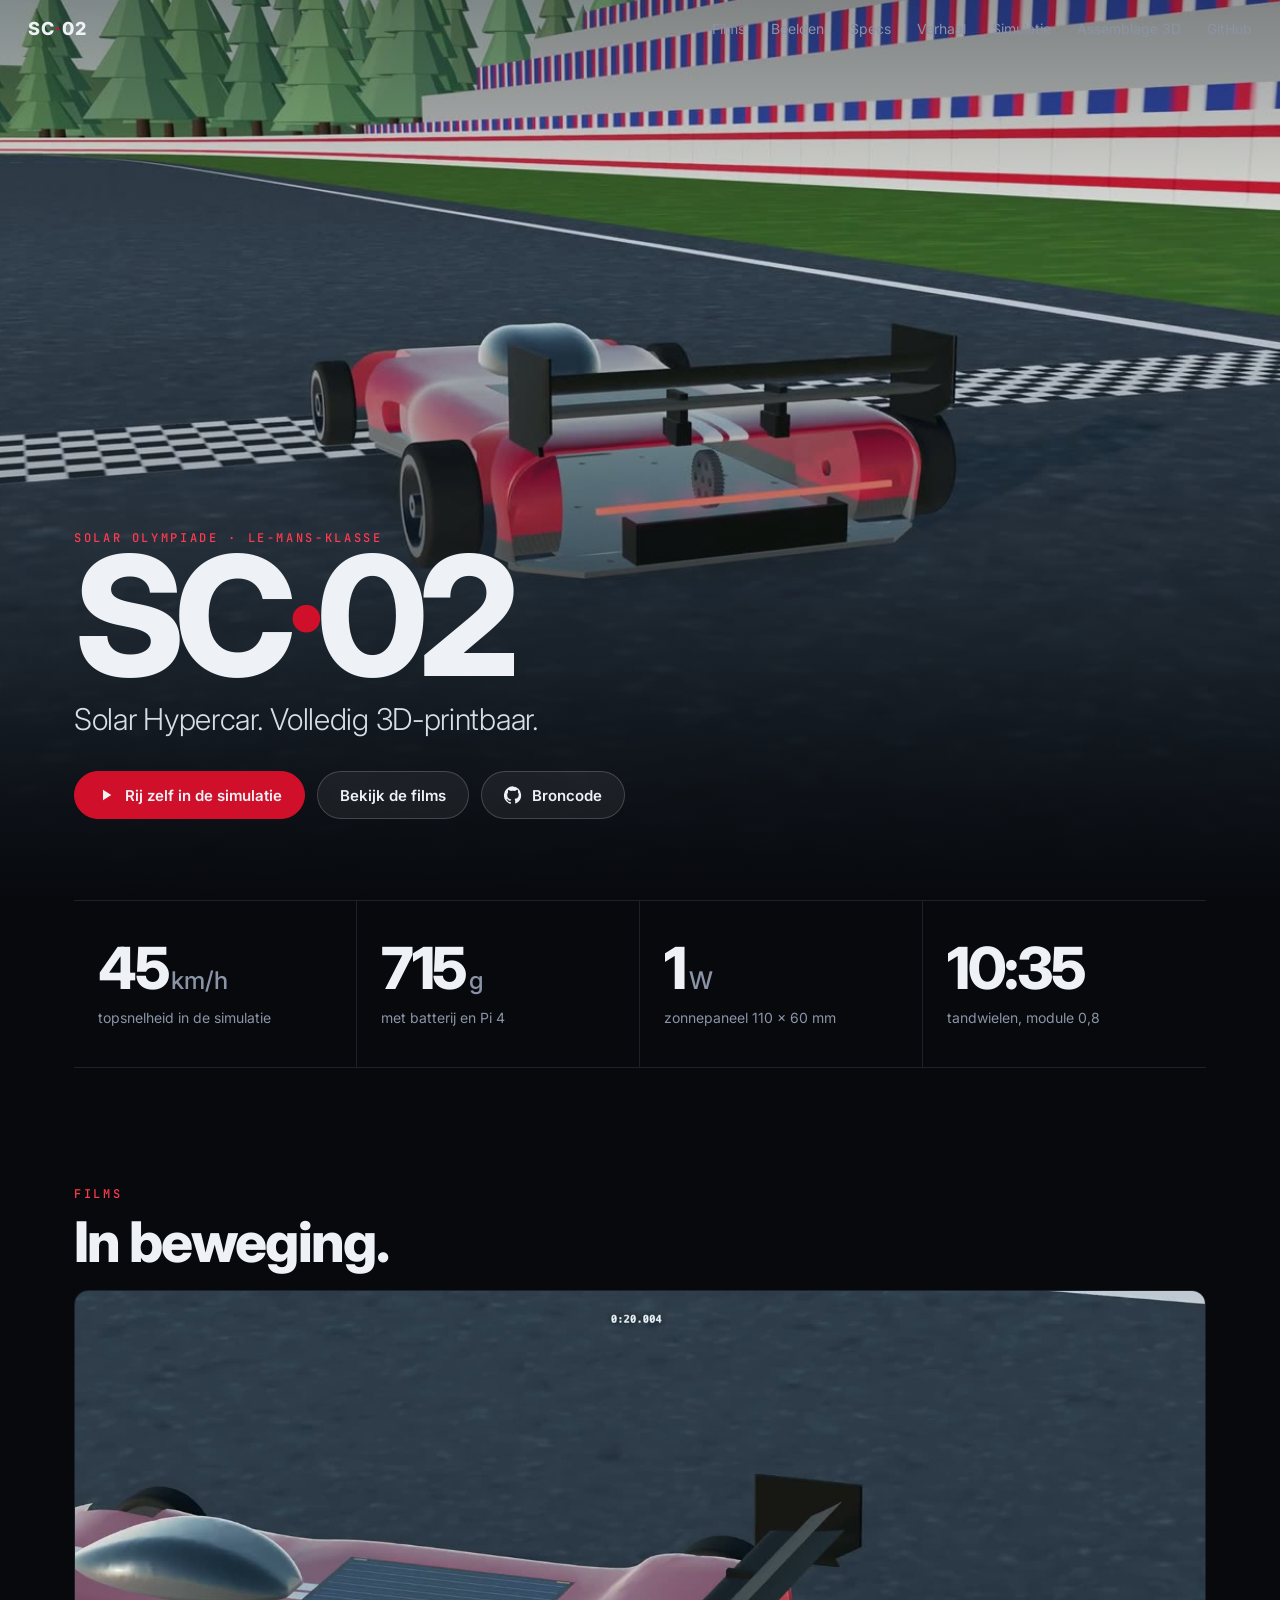
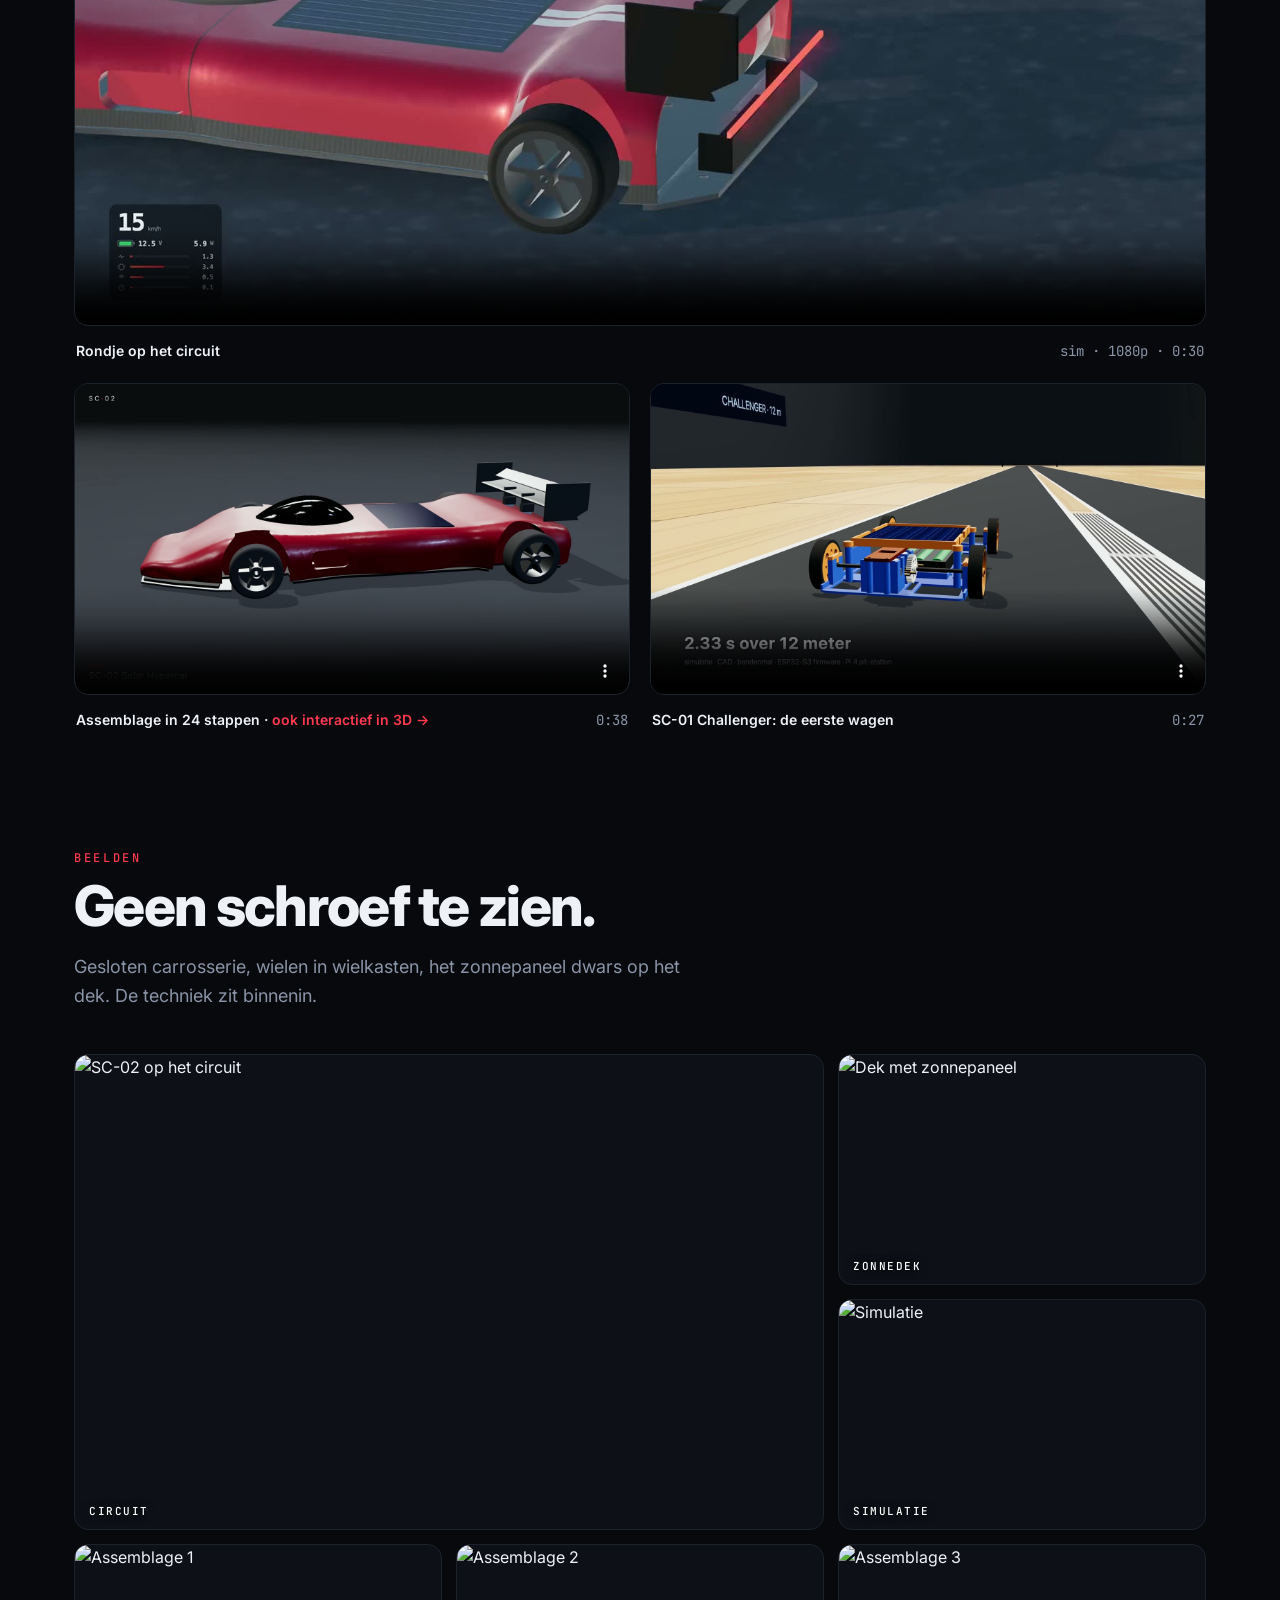
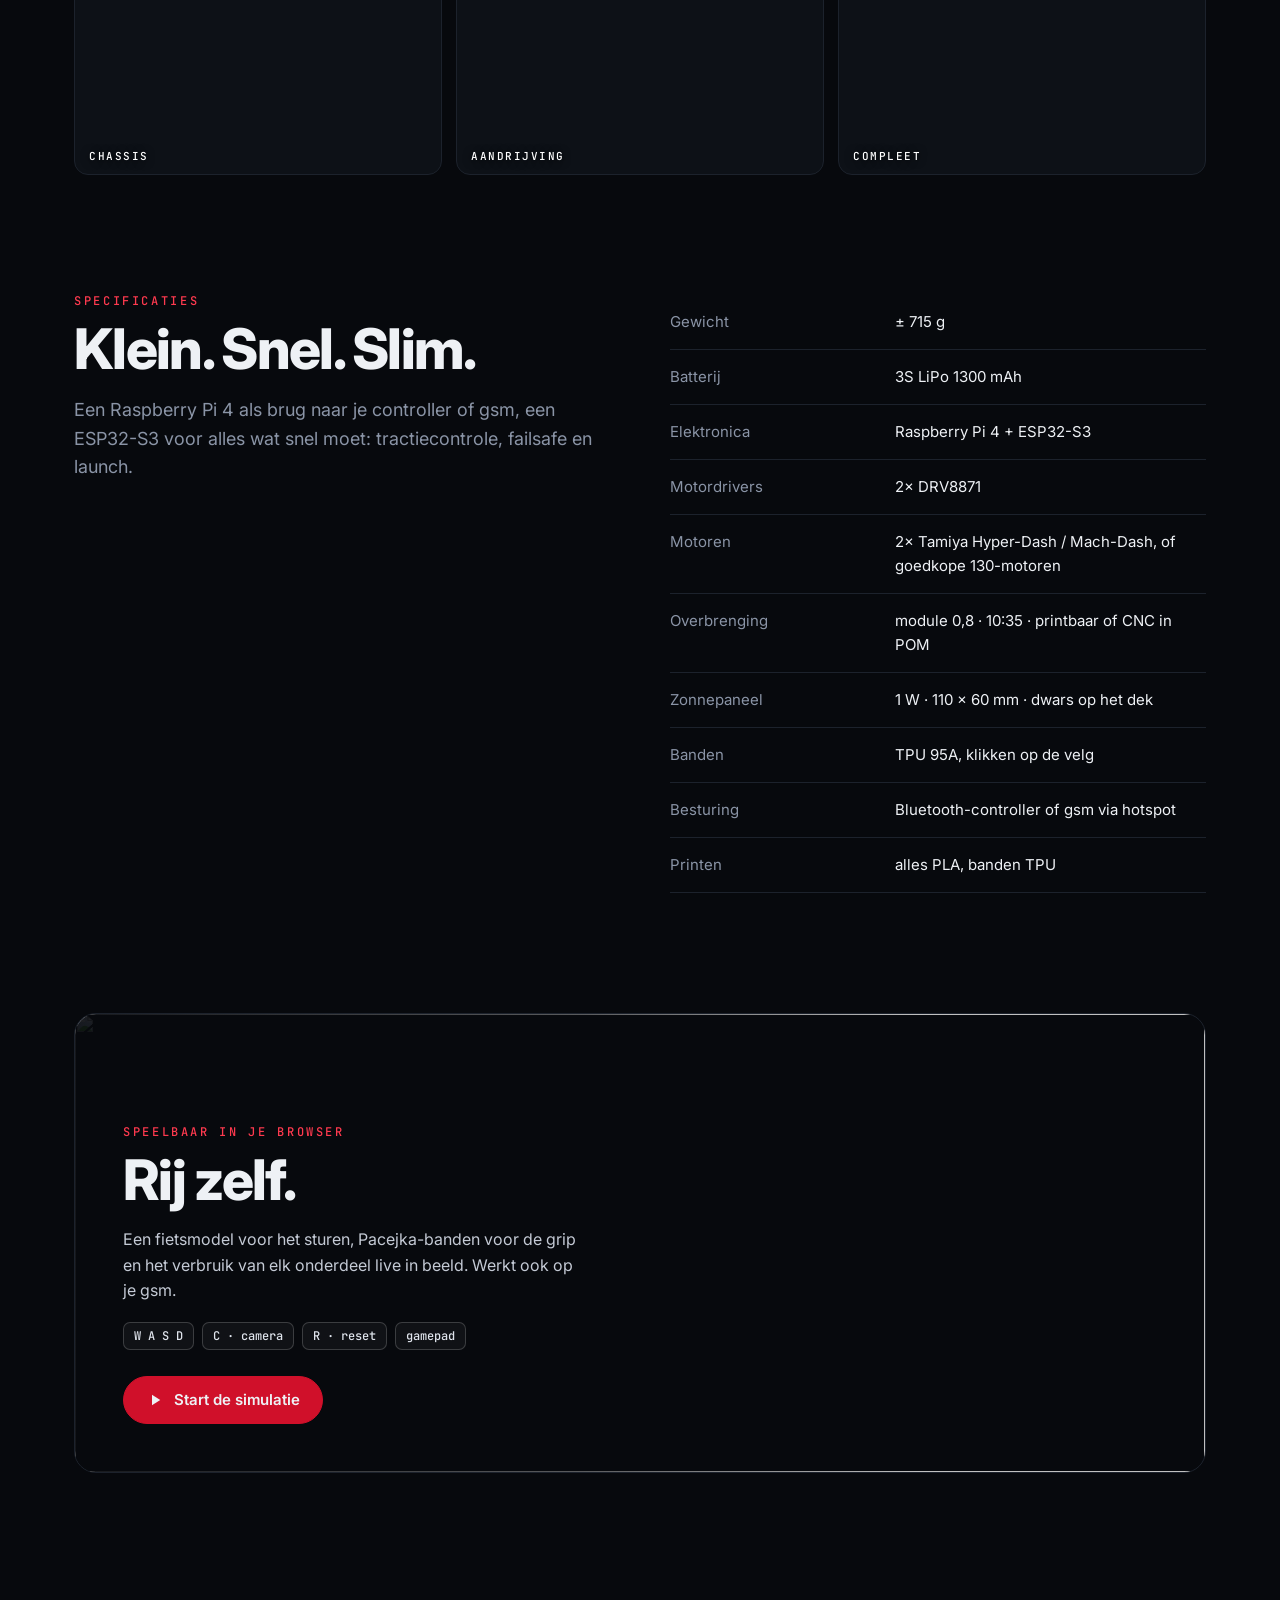
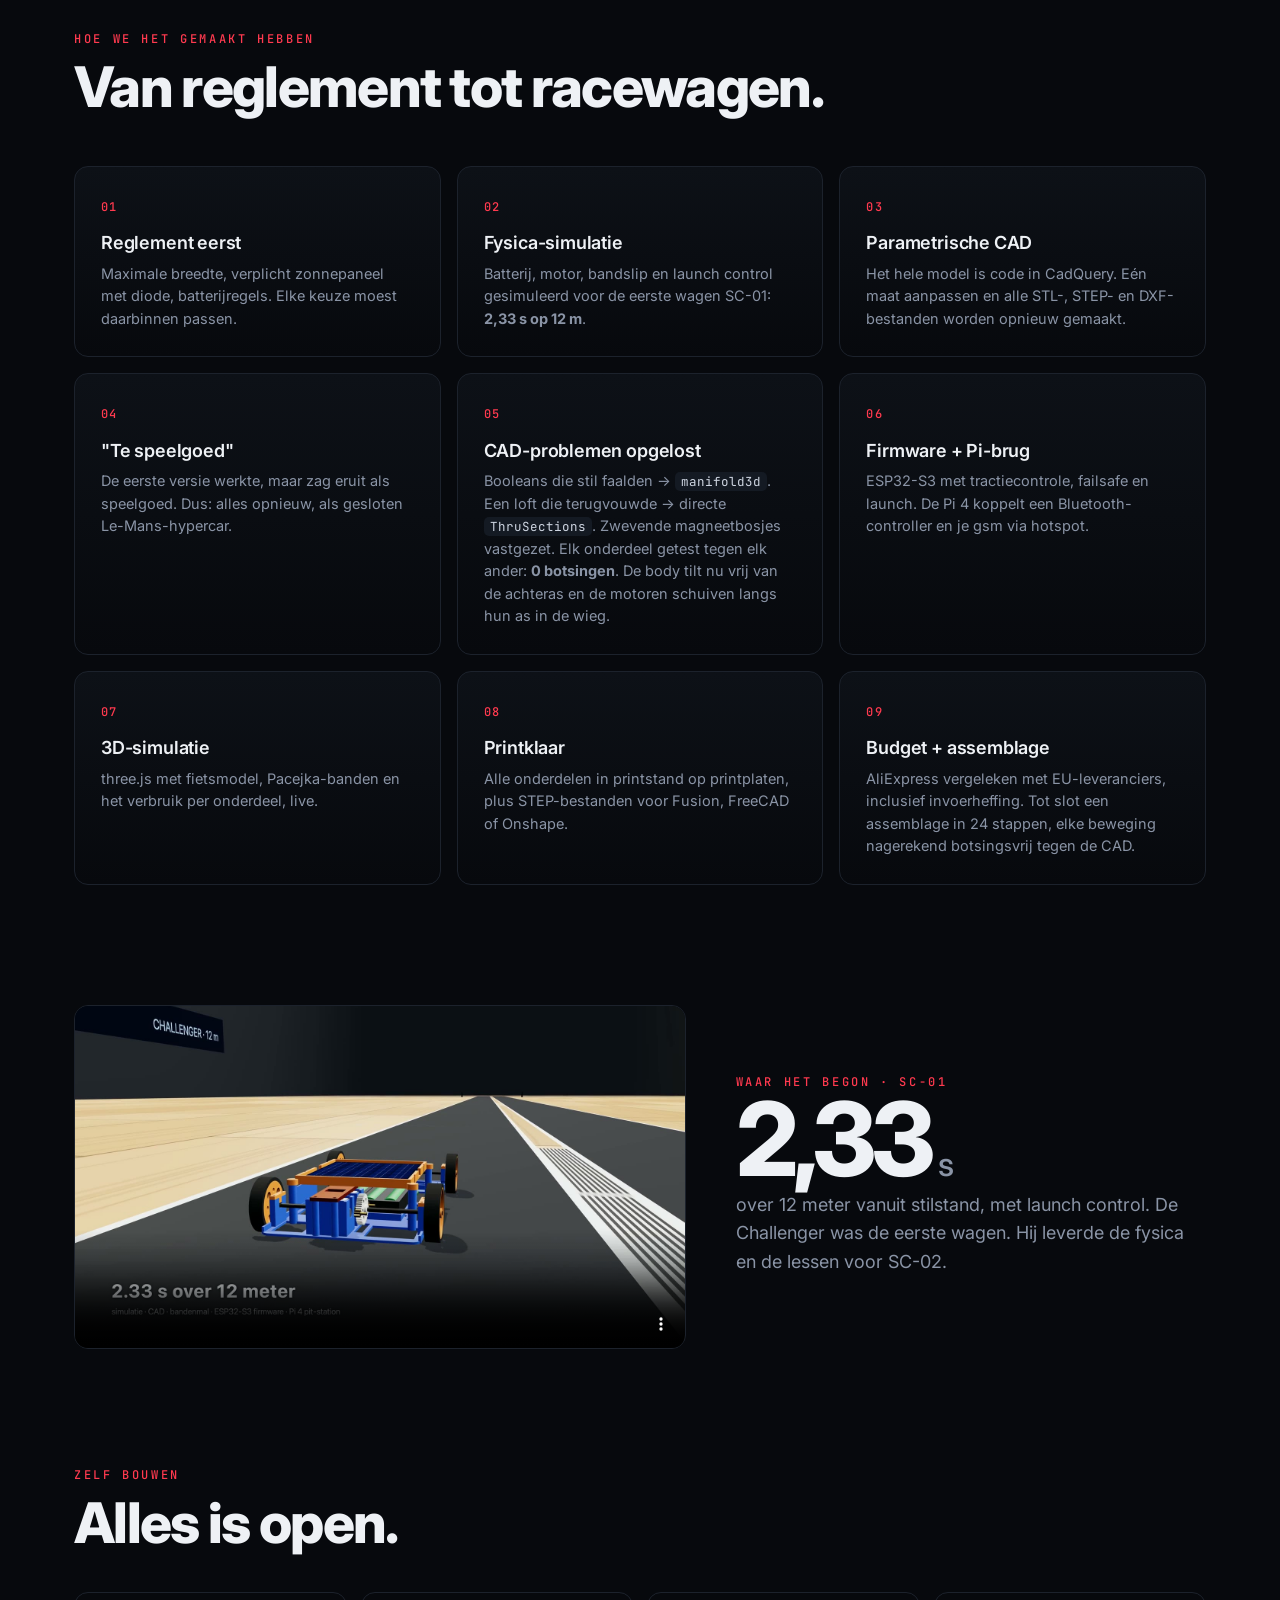
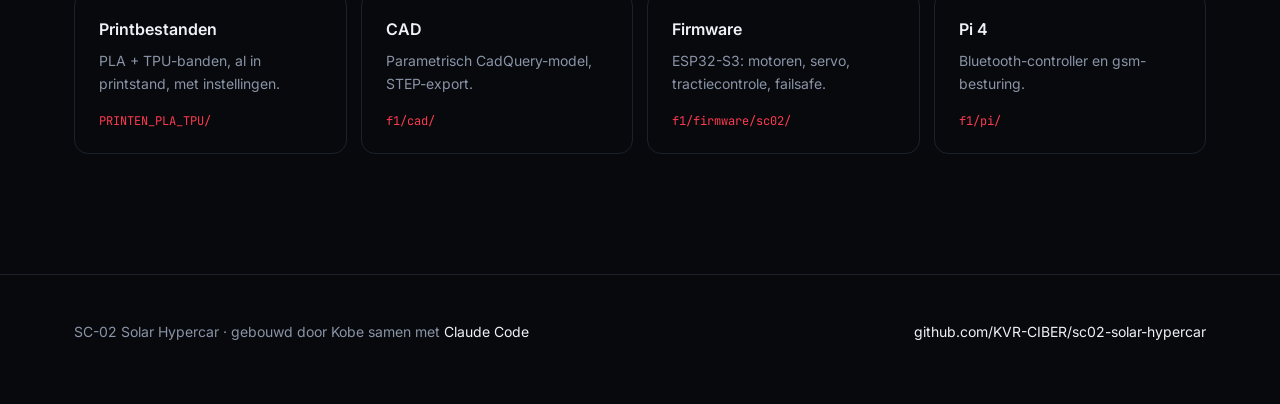
==== site/index.html @ 657655aa "SC-02 Solar Hypercar: CAD, firmware, Pi software, web sim, print files, website Co-Authored-By: Clau" ====
<!doctype html>
<html lang="nl">
<head>
<meta charset="utf-8">
<meta name="viewport" content="width=device-width,initial-scale=1,viewport-fit=cover">
<meta name="theme-color" content="#07090d">
<title>SC-02 · Solar Hypercar</title>
<meta name="description" content="SC-02: een 3D-printbare Le-Mans-hypercar op zonne-energie voor de Solar Olympiade. Pi 4 + ESP32-S3, parametrische CAD en een speelbare 3D-simulatie.">
<meta property="og:title" content="SC-02 · Solar Hypercar">
<meta property="og:description" content="3D-printbare Le-Mans-racer op zonne-energie met Pi 4 + ESP32-S3 en een speelbare 3D-simulatie.">
<meta property="og:image" content="media/poster_hero.jpg">
<link rel="preconnect" href="https://fonts.googleapis.com">
<link rel="preconnect" href="https://fonts.gstatic.com" crossorigin>
<link href="https://fonts.googleapis.com/css2?family=Inter:wght@300;400;500;600;800&family=JetBrains+Mono:wght@400;500&display=swap" rel="stylesheet">
<style>
:root{
  --bg:#07090d; --bg2:#0d1117; --line:#1c222c; --fg:#eef1f5; --mut:#8a94a6; --red:#d0102a; --red2:#ff3a4f;
  --r:14px; --max:1180px;
}
*{box-sizing:border-box;margin:0;padding:0}
html{scroll-behavior:smooth}
body{background:var(--bg);color:var(--fg);font:400 16px/1.6 Inter,system-ui,sans-serif;-webkit-font-smoothing:antialiased;overflow-x:hidden}
a{color:inherit;text-decoration:none}
img,video{display:block;max-width:100%}
.wrap{max-width:var(--max);margin:0 auto;padding:0 24px}
.mono{font-family:"JetBrains Mono",ui-monospace,monospace}
.eyebrow{font:500 12px/1 "JetBrains Mono",monospace;letter-spacing:.22em;text-transform:uppercase;color:var(--red2)}
h2{font:800 clamp(32px,5vw,56px)/1.02 Inter;letter-spacing:-.03em;margin:14px 0 18px}
p.lead{color:var(--mut);font-size:18px;max-width:620px}
section{padding:120px 0}

/* nav */
nav.top{position:fixed;inset:0 0 auto 0;z-index:20;display:flex;align-items:center;justify-content:space-between;padding:18px 28px;transition:background .3s,backdrop-filter .3s}
nav.top.solid{background:rgba(7,9,13,.72);backdrop-filter:blur(14px);border-bottom:1px solid var(--line)}
.logo{font:800 18px/1 Inter;letter-spacing:.06em}
.logo b{color:var(--red)}
nav.top .links{display:flex;gap:26px;font-size:14px;color:var(--mut)}
nav.top .links a:hover{color:var(--fg)}

/* hero */
.hero{position:relative;height:100svh;min-height:620px;max-height:1000px;display:flex;align-items:flex-end;overflow:hidden}
.hero video{position:absolute;inset:0;width:100%;height:100%;object-fit:cover;object-position:42% 50%;transform:scale(1.04)}
.hero::after{content:"";position:absolute;inset:0;background:linear-gradient(180deg,rgba(7,9,13,.35) 0%,rgba(7,9,13,0) 30%,rgba(7,9,13,.25) 60%,var(--bg) 100%)}
.hero .wrap{position:relative;z-index:2;padding-bottom:9vh;width:100%}
.hero h1{font:800 clamp(64px,13vw,190px)/.86 Inter;letter-spacing:-.06em}
.hero h1 b{color:var(--red)}
.hero .sub{font:300 clamp(20px,2.6vw,30px)/1.2 Inter;letter-spacing:-.01em;margin:14px 0 34px;color:#d8dde6}
.btns{display:flex;gap:12px;flex-wrap:wrap}
.btn{display:inline-flex;align-items:center;gap:10px;padding:14px 22px;border-radius:999px;font:600 15px/1 Inter;border:1px solid rgba(255,255,255,.18);background:rgba(255,255,255,.06);backdrop-filter:blur(8px);transition:transform .2s,background .2s}
.btn:hover{transform:translateY(-2px);background:rgba(255,255,255,.12)}
.btn.red{background:var(--red);border-color:var(--red)}
.btn.red:hover{background:var(--red2)}
.btn svg{width:18px;height:18px}

/* stats */
.stats{display:grid;grid-template-columns:repeat(4,1fr);border-top:1px solid var(--line);border-bottom:1px solid var(--line)}
.stat{padding:38px 24px;border-right:1px solid var(--line)}
.stat:last-child{border-right:0}
.stat .v{font:800 clamp(36px,4.6vw,58px)/1 Inter;letter-spacing:-.04em}
.stat .v small{font-size:.42em;font-weight:500;color:var(--mut);margin-left:4px;letter-spacing:0}
.stat .k{margin-top:10px;color:var(--mut);font-size:14px}

/* films */
.film{position:relative;border-radius:var(--r);overflow:hidden;background:#000;border:1px solid var(--line);aspect-ratio:16/9}
.film video{width:100%;height:100%;object-fit:cover}
.films{display:grid;grid-template-columns:1fr 1fr;gap:20px;margin-top:20px}
.cap{display:flex;justify-content:space-between;align-items:baseline;margin:14px 2px 0;color:var(--mut);font-size:14px}
.cap b{color:var(--fg);font-weight:600}

/* gallery */
.gal{display:grid;grid-template-columns:repeat(6,1fr);gap:14px;margin-top:44px}
.gal figure{position:relative;overflow:hidden;border-radius:var(--r);border:1px solid var(--line);cursor:zoom-in;background:var(--bg2)}
.gal figure:nth-child(1){grid-column:span 4;grid-row:span 2}
.gal figure:nth-child(2),.gal figure:nth-child(3){grid-column:span 2}
.gal figure:nth-child(n+4){grid-column:span 2}
.gal img{width:100%;height:100%;object-fit:cover;aspect-ratio:16/10;transition:transform .6s cubic-bezier(.2,.7,.2,1)}
.gal figure:hover img{transform:scale(1.04)}
.gal figcaption{position:absolute;left:14px;bottom:12px;font:500 11px/1 "JetBrains Mono",monospace;letter-spacing:.14em;text-transform:uppercase;color:#fff;text-shadow:0 1px 8px #000}

/* specs */
.specgrid{display:grid;grid-template-columns:1fr 1fr;gap:60px;align-items:start}
table{width:100%;border-collapse:collapse}
td{padding:15px 0;border-bottom:1px solid var(--line);vertical-align:top;font-size:15px}
td:first-child{color:var(--mut);width:42%;padding-right:20px}

/* story */
.story{counter-reset:s;margin-top:50px;display:grid;grid-template-columns:repeat(3,1fr);gap:16px}
.step{counter-increment:s;padding:26px;border:1px solid var(--line);border-radius:var(--r);background:linear-gradient(180deg,var(--bg2),var(--bg));transition:border-color .3s}
.step:hover{border-color:#3a1219}
.step::before{content:counter(s,decimal-leading-zero);font:500 12px/1 "JetBrains Mono",monospace;color:var(--red2);letter-spacing:.1em}
.step h3{font:600 18px/1.25 Inter;margin:14px 0 8px;letter-spacing:-.01em}
.step p{color:var(--mut);font-size:14.5px;line-height:1.55}
.step code{font:12.5px "JetBrains Mono",monospace;color:#cfd6e2;background:#141a23;padding:1px 6px;border-radius:5px}

/* sim cta */
.cta{position:relative;border-radius:22px;overflow:hidden;border:1px solid var(--line);min-height:460px;display:flex;align-items:flex-end}
.cta img{position:absolute;inset:0;width:100%;height:100%;object-fit:cover}
.cta::after{content:"";position:absolute;inset:0;background:linear-gradient(90deg,rgba(7,9,13,.92) 0%,rgba(7,9,13,.55) 45%,rgba(7,9,13,0) 75%)}
.cta .in{position:relative;z-index:2;padding:48px;max-width:560px}
.cta p{color:#c4cad5;margin-bottom:26px}
.keys{display:flex;gap:8px;flex-wrap:wrap;margin:-8px 0 26px}
.keys span{font:500 12px/1 "JetBrains Mono",monospace;padding:7px 10px;border:1px solid rgba(255,255,255,.18);border-radius:7px;color:#dfe4ec;background:rgba(255,255,255,.04)}

/* sc01 */
.sc01{display:grid;grid-template-columns:1.3fr 1fr;gap:50px;align-items:center}
.big{font:800 clamp(56px,8vw,110px)/1 Inter;letter-spacing:-.05em}
.big small{font-size:.32em;color:var(--mut);font-weight:500;letter-spacing:0}

/* files */
.cards{display:grid;grid-template-columns:repeat(4,1fr);gap:14px;margin-top:40px}
.card{padding:24px;border:1px solid var(--line);border-radius:var(--r);transition:border-color .25s,transform .25s;display:flex;flex-direction:column;gap:8px}
.card:hover{border-color:var(--red);transform:translateY(-3px)}
.card .t{font-weight:600}
.card .d{color:var(--mut);font-size:14px}
.card .p{margin-top:auto;padding-top:10px;font:12px "JetBrains Mono",monospace;color:var(--red2)}

footer{border-top:1px solid var(--line);padding:46px 0 60px;color:var(--mut);font-size:14px}
footer .wrap{display:flex;justify-content:space-between;gap:20px;flex-wrap:wrap}
footer a{color:var(--fg)}

/* lightbox */
#lb{position:fixed;inset:0;z-index:50;background:rgba(3,4,6,.94);display:none;align-items:center;justify-content:center;padding:4vw;cursor:zoom-out}
#lb.on{display:flex}
#lb img{max-height:90vh;border-radius:10px;box-shadow:0 30px 80px #000}

/* reveal */
.rv{opacity:0;transform:translateY(24px);transition:opacity .9s cubic-bezier(.2,.7,.2,1),transform .9s cubic-bezier(.2,.7,.2,1)}
.rv.in{opacity:1;transform:none}
@media (prefers-reduced-motion:reduce){.rv{opacity:1;transform:none;transition:none}html{scroll-behavior:auto}}

@media (max-width:900px){
  section{padding:80px 0}
  .wrap{padding:0 16px}
  nav.top{padding:14px 16px}
  nav.top .links{display:none}
  .stats{grid-template-columns:1fr 1fr}
  .stat:nth-child(2){border-right:0}
  .stat:nth-child(-n+2){border-bottom:1px solid var(--line)}
  .films,.specgrid,.sc01{grid-template-columns:1fr;gap:30px}
  .story{grid-template-columns:1fr}
  .cards{grid-template-columns:1fr 1fr}
  .gal{grid-template-columns:1fr 1fr}
  .gal figure:nth-child(n){grid-column:span 1;grid-row:auto}
  .gal figure:nth-child(1){grid-column:span 2}
  .cta .in{padding:28px}
  .cta::after{background:linear-gradient(0deg,rgba(7,9,13,.95) 0%,rgba(7,9,13,.6) 55%,rgba(7,9,13,.1) 100%)}
}
</style>
</head>
<body>

<nav class="top" id="nav">
  <a class="logo" href="#">SC<b>·</b>02</a>
  <div class="links">
    <a href="#films">Films</a><a href="#beelden">Beelden</a><a href="#specs">Specs</a><a href="#verhaal">Verhaal</a><a href="sim/">Simulatie</a><a href="sim/build.html">Assemblage 3D</a>
    <a href="https://github.com/KVR-CIBER/sc02-solar-hypercar">GitHub</a>
  </div>
</nav>

<header class="hero">
  <video autoplay muted loop playsinline poster="media/poster_hero.jpg" src="media/hero.mp4"></video>
  <div class="wrap">
    <div class="eyebrow">Solar Olympiade · Le-Mans-klasse</div>
    <h1>SC<b>·</b>02</h1>
    <div class="sub">Solar Hypercar. Volledig 3D-printbaar.</div>
    <div class="btns">
      <a class="btn red" href="sim/"><svg viewBox="0 0 24 24" fill="currentColor"><path d="M8 5v14l11-7z"/></svg>Rij zelf in de simulatie</a>
      <a class="btn" href="#films">Bekijk de films</a>
      <a class="btn" href="https://github.com/KVR-CIBER/sc02-solar-hypercar"><svg viewBox="0 0 24 24" fill="currentColor"><path d="M12 .5a12 12 0 0 0-3.8 23.4c.6.1.8-.3.8-.6v-2c-3.3.7-4-1.6-4-1.6-.6-1.4-1.4-1.8-1.4-1.8-1.1-.7.1-.7.1-.7 1.2.1 1.8 1.2 1.8 1.2 1.1 1.8 2.8 1.3 3.5 1 .1-.8.4-1.3.8-1.6-2.7-.3-5.5-1.3-5.5-6 0-1.3.5-2.4 1.2-3.2-.1-.3-.5-1.5.1-3.2 0 0 1-.3 3.3 1.2a11.5 11.5 0 0 1 6 0C17.3 4.6 18.3 5 18.3 5c.7 1.7.3 2.9.1 3.2.8.8 1.2 1.9 1.2 3.2 0 4.6-2.8 5.6-5.5 5.9.4.4.8 1.1.8 2.2v3.3c0 .3.2.7.8.6A12 12 0 0 0 12 .5z"/></svg>Broncode</a>
    </div>
  </div>
</header>

<div class="wrap">
  <div class="stats rv">
    <div class="stat"><div class="v">45<small>km/h</small></div><div class="k">topsnelheid in de simulatie</div></div>
    <div class="stat"><div class="v">715<small>g</small></div><div class="k">met batterij en Pi 4</div></div>
    <div class="stat"><div class="v">1<small>W</small></div><div class="k">zonnepaneel 110 × 60 mm</div></div>
    <div class="stat"><div class="v">10:35</div><div class="k">tandwielen, module 0,8</div></div>
  </div>
</div>

<section id="films">
  <div class="wrap">
    <div class="eyebrow rv">Films</div>
    <h2 class="rv">In beweging.</h2>
    <div class="film rv"><video controls preload="none" playsinline poster="media/poster_rijden.jpg" src="video/sc02_rijden_1080p.mp4"></video></div>
    <div class="cap rv"><b>Rondje op het circuit</b><span class="mono">sim · 1080p · 0:30</span></div>
    <div class="films">
      <div class="rv">
        <div class="film"><video controls preload="none" playsinline poster="media/poster_assemblage.jpg" src="video/sc02_assemblage_1080p.mp4"></video></div>
        <div class="cap"><b>Assemblage in 24 stappen · <a href="sim/build.html" style="color:var(--red2)">ook interactief in 3D →</a></b><span class="mono">0:38</span></div>
      </div>
      <div class="rv">
        <div class="film"><video controls preload="none" playsinline poster="media/poster_challenger.jpg" src="video/solar_challenger_1080p.mp4"></video></div>
        <div class="cap"><b>SC-01 Challenger: de eerste wagen</b><span class="mono">0:27</span></div>
      </div>
    </div>
  </div>
</section>

<section id="beelden" style="padding-top:0">
  <div class="wrap">
    <div class="eyebrow rv">Beelden</div>
    <h2 class="rv">Geen schroef te zien.</h2>
    <p class="lead rv">Gesloten carrosserie, wielen in wielkasten, het zonnepaneel dwars op het dek. De techniek zit binnenin.</p>
    <div class="gal rv">
      <figure><img loading="lazy" src="img/sim_hero.jpg" alt="SC-02 op het circuit"><figcaption>Circuit</figcaption></figure>
      <figure><img loading="lazy" src="img/sim_dek.jpg" alt="Dek met zonnepaneel"><figcaption>Zonnedek</figcaption></figure>
      <figure><img loading="lazy" src="img/sim_circuit.jpg" alt="Simulatie"><figcaption>Simulatie</figcaption></figure>
      <figure><img loading="lazy" src="img/assemblage_1.jpg" alt="Assemblage 1"><figcaption>Chassis</figcaption></figure>
      <figure><img loading="lazy" src="img/assemblage_2.jpg" alt="Assemblage 2"><figcaption>Aandrijving</figcaption></figure>
      <figure><img loading="lazy" src="img/assemblage_3.jpg" alt="Assemblage 3"><figcaption>Compleet</figcaption></figure>
    </div>
  </div>
</section>

<section id="specs" style="padding-top:0">
  <div class="wrap specgrid">
    <div class="rv">
      <div class="eyebrow">Specificaties</div>
      <h2>Klein. Snel. Slim.</h2>
      <p class="lead">Een Raspberry Pi 4 als brug naar je controller of gsm, een ESP32-S3 voor alles wat snel moet: tractiecontrole, failsafe en launch.</p>
    </div>
    <table class="rv">
      <tr><td>Gewicht</td><td>± 715 g</td></tr>
      <tr><td>Batterij</td><td>3S LiPo 1300 mAh</td></tr>
      <tr><td>Elektronica</td><td>Raspberry Pi 4 + ESP32-S3</td></tr>
      <tr><td>Motordrivers</td><td>2× DRV8871</td></tr>
      <tr><td>Motoren</td><td>2× Tamiya Hyper-Dash / Mach-Dash, of goedkope 130-motoren</td></tr>
      <tr><td>Overbrenging</td><td>module 0,8 · 10:35 · printbaar of CNC in POM</td></tr>
      <tr><td>Zonnepaneel</td><td>1 W · 110 × 60 mm · dwars op het dek</td></tr>
      <tr><td>Banden</td><td>TPU 95A, klikken op de velg</td></tr>
      <tr><td>Besturing</td><td>Bluetooth-controller of gsm via hotspot</td></tr>
      <tr><td>Printen</td><td>alles PLA, banden TPU</td></tr>
    </table>
  </div>
</section>

<section style="padding-top:0">
  <div class="wrap">
    <a class="cta rv" href="sim/">
      <img loading="lazy" src="img/sim_circuit.jpg" alt="">
      <div class="in">
        <div class="eyebrow">Speelbaar in je browser</div>
        <h2>Rij zelf.</h2>
        <p>Een fietsmodel voor het sturen, Pacejka-banden voor de grip en het verbruik van elk onderdeel live in beeld. Werkt ook op je gsm.</p>
        <div class="keys"><span>W A S D</span><span>C · camera</span><span>R · reset</span><span>gamepad</span></div>
        <span class="btn red"><svg viewBox="0 0 24 24" fill="currentColor"><path d="M8 5v14l11-7z"/></svg>Start de simulatie</span>
      </div>
    </a>
  </div>
</section>

<section id="verhaal" style="padding-top:40px">
  <div class="wrap">
    <div class="eyebrow rv">Hoe we het gemaakt hebben</div>
    <h2 class="rv">Van reglement tot racewagen.</h2>
    <div class="story">
      <div class="step rv"><h3>Reglement eerst</h3><p>Maximale breedte, verplicht zonnepaneel met diode, batterijregels. Elke keuze moest daarbinnen passen.</p></div>
      <div class="step rv"><h3>Fysica-simulatie</h3><p>Batterij, motor, bandslip en launch control gesimuleerd voor de eerste wagen SC-01: <b>2,33 s op 12 m</b>.</p></div>
      <div class="step rv"><h3>Parametrische CAD</h3><p>Het hele model is code in CadQuery. Eén maat aanpassen en alle STL-, STEP- en DXF-bestanden worden opnieuw gemaakt.</p></div>
      <div class="step rv"><h3>"Te speelgoed"</h3><p>De eerste versie werkte, maar zag eruit als speelgoed. Dus: alles opnieuw, als gesloten Le-Mans-hypercar.</p></div>
      <div class="step rv"><h3>CAD-problemen opgelost</h3><p>Booleans die stil faalden → <code>manifold3d</code>. Een loft die terugvouwde → directe <code>ThruSections</code>. Zwevende magneetbosjes vastgezet. Elk onderdeel getest tegen elk ander: <b>0 botsingen</b>. De body tilt nu vrij van de achteras en de motoren schuiven langs hun as in de wieg.</p></div>
      <div class="step rv"><h3>Firmware + Pi-brug</h3><p>ESP32-S3 met tractiecontrole, failsafe en launch. De Pi 4 koppelt een Bluetooth-controller en je gsm via hotspot.</p></div>
      <div class="step rv"><h3>3D-simulatie</h3><p>three.js met fietsmodel, Pacejka-banden en het verbruik per onderdeel, live.</p></div>
      <div class="step rv"><h3>Printklaar</h3><p>Alle onderdelen in printstand op printplaten, plus STEP-bestanden voor Fusion, FreeCAD of Onshape.</p></div>
      <div class="step rv"><h3>Budget + assemblage</h3><p>AliExpress vergeleken met EU-leveranciers, inclusief invoerheffing. Tot slot een assemblage in 24 stappen, elke beweging nagerekend botsingsvrij tegen de CAD.</p></div>
    </div>
  </div>
</section>

<section style="padding-top:0">
  <div class="wrap sc01">
    <div class="film rv"><video controls preload="none" playsinline poster="media/poster_challenger.jpg" src="video/solar_challenger_1080p.mp4"></video></div>
    <div class="rv">
      <div class="eyebrow">Waar het begon · SC-01</div>
      <div class="big">2,33<small> s</small></div>
      <p class="lead">over 12 meter vanuit stilstand, met launch control. De Challenger was de eerste wagen. Hij leverde de fysica en de lessen voor SC-02.</p>
    </div>
  </div>
</section>

<section id="bestanden" style="padding-top:0">
  <div class="wrap">
    <div class="eyebrow rv">Zelf bouwen</div>
    <h2 class="rv">Alles is open.</h2>
    <div class="cards">
      <a class="card rv" href="https://github.com/KVR-CIBER/sc02-solar-hypercar/tree/main/PRINTEN_PLA_TPU"><span class="t">Printbestanden</span><span class="d">PLA + TPU-banden, al in printstand, met instellingen.</span><span class="p">PRINTEN_PLA_TPU/</span></a>
      <a class="card rv" href="https://github.com/KVR-CIBER/sc02-solar-hypercar/tree/main/f1/cad"><span class="t">CAD</span><span class="d">Parametrisch CadQuery-model, STEP-export.</span><span class="p">f1/cad/</span></a>
      <a class="card rv" href="https://github.com/KVR-CIBER/sc02-solar-hypercar/tree/main/f1/firmware/sc02"><span class="t">Firmware</span><span class="d">ESP32-S3: motoren, servo, tractiecontrole, failsafe.</span><span class="p">f1/firmware/sc02/</span></a>
      <a class="card rv" href="https://github.com/KVR-CIBER/sc02-solar-hypercar/tree/main/f1/pi"><span class="t">Pi 4</span><span class="d">Bluetooth-controller en gsm-besturing.</span><span class="p">f1/pi/</span></a>
    </div>
  </div>
</section>

<footer>
  <div class="wrap">
    <span>SC-02 Solar Hypercar · gebouwd door Kobe samen met <a href="https://claude.com/claude-code">Claude Code</a></span>
    <a href="https://github.com/KVR-CIBER/sc02-solar-hypercar">github.com/KVR-CIBER/sc02-solar-hypercar</a>
  </div>
</footer>

<div id="lb"><img alt=""></div>

<script>
const nav=document.getElementById('nav');
const onScroll=()=>nav.classList.toggle('solid',scrollY>40);
addEventListener('scroll',onScroll,{passive:true});onScroll();
const io=new IntersectionObserver(es=>es.forEach(e=>{if(e.isIntersecting){e.target.classList.add('in');io.unobserve(e.target)}}),{threshold:.12});
document.querySelectorAll('.rv').forEach(el=>io.observe(el));
const lb=document.getElementById('lb'),lbi=lb.querySelector('img');
document.querySelectorAll('.gal figure').forEach(f=>f.addEventListener('click',()=>{lbi.src=f.querySelector('img').src;lb.classList.add('on')}));
lb.addEventListener('click',()=>lb.classList.remove('on'));
addEventListener('keydown',e=>{if(e.key==='Escape')lb.classList.remove('on')});
// pause other films when one starts
document.querySelectorAll('video[controls]').forEach(v=>v.addEventListener('play',()=>document.querySelectorAll('video[controls]').forEach(o=>{if(o!==v)o.pause()})));
</script>
</body>
</html>
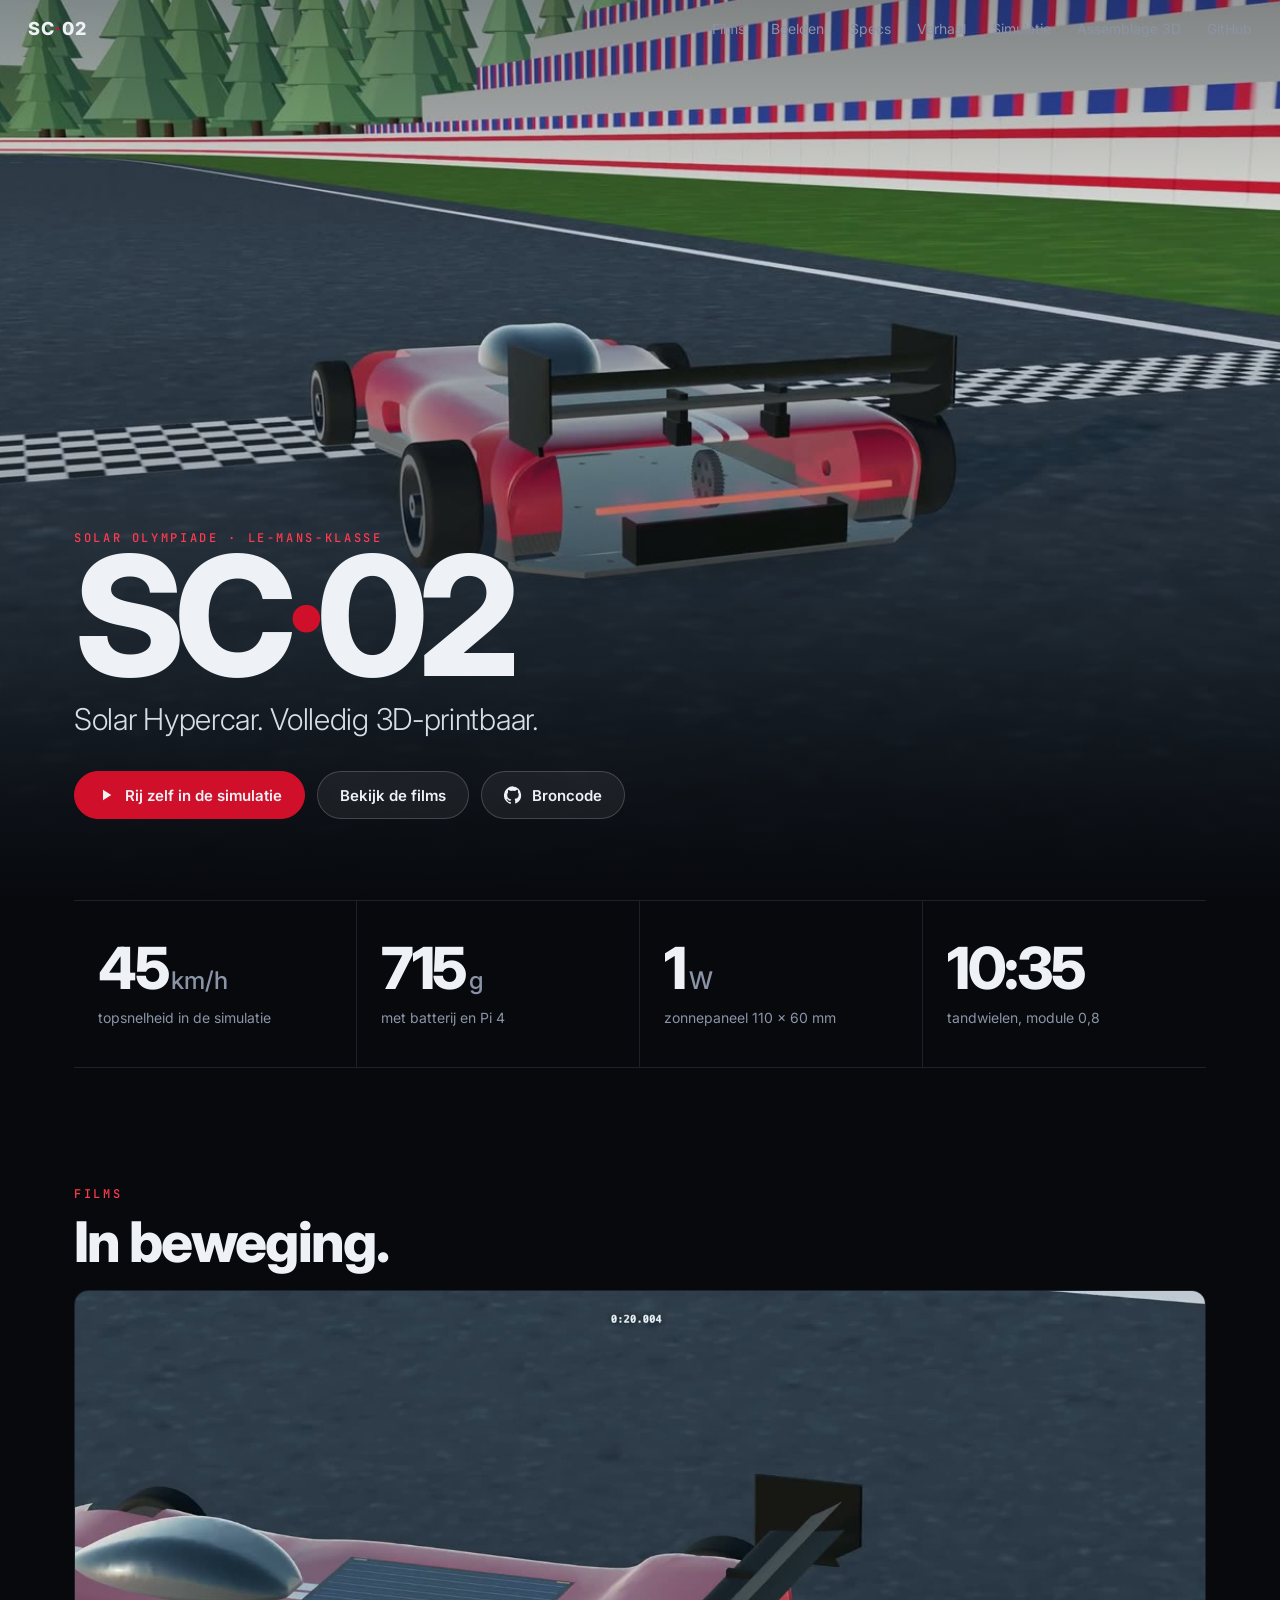
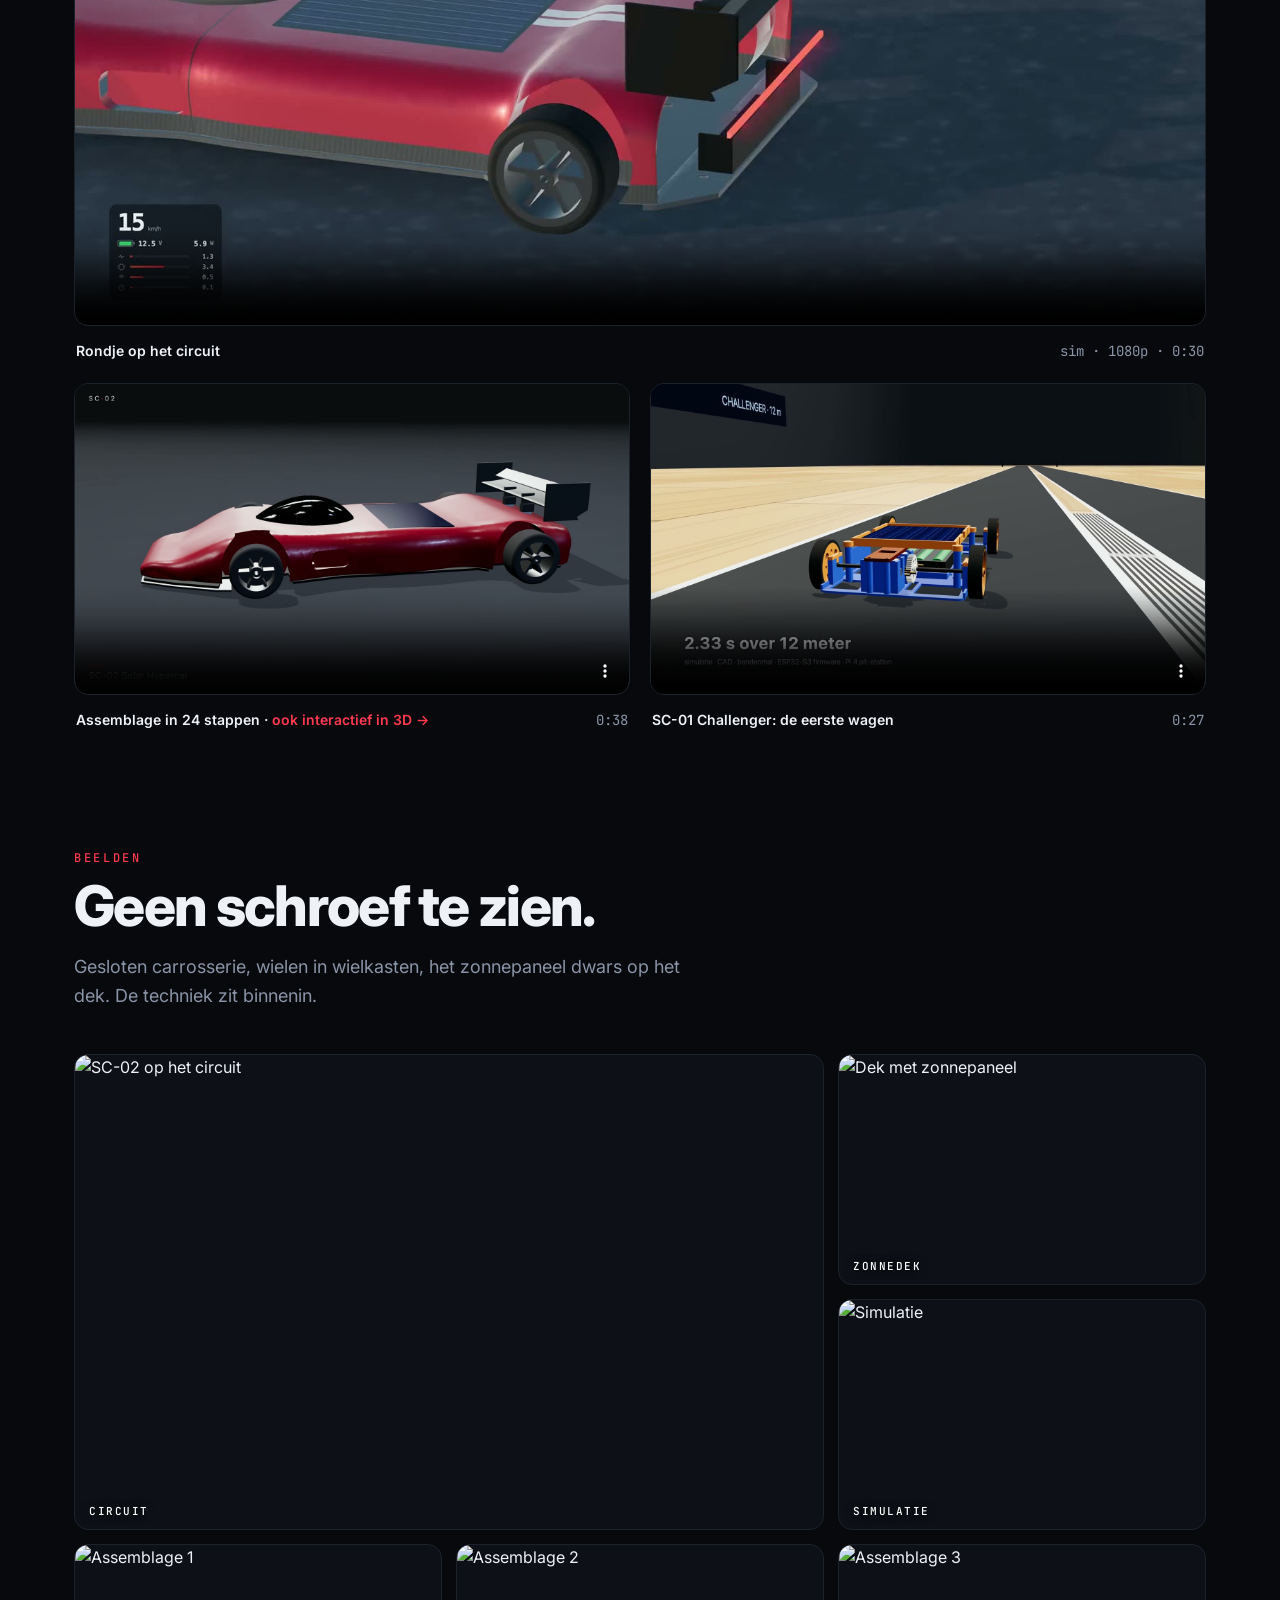
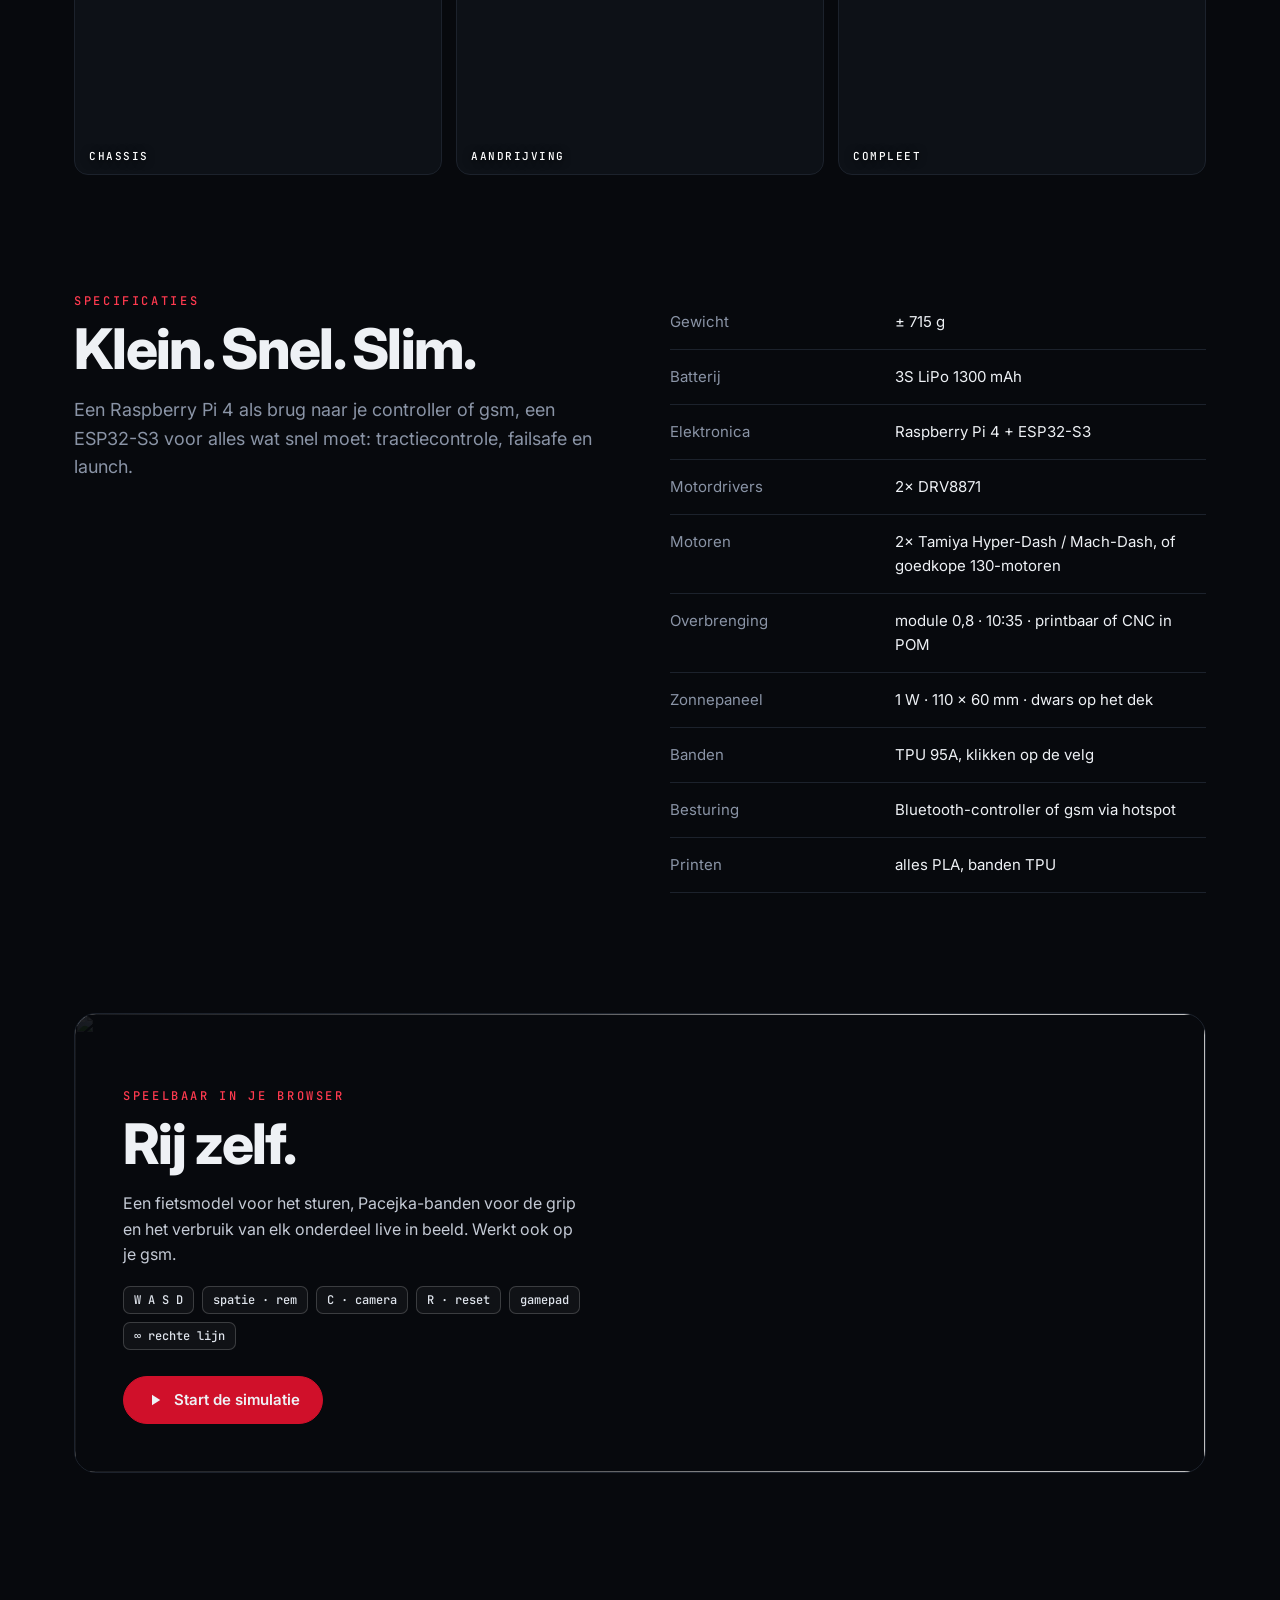
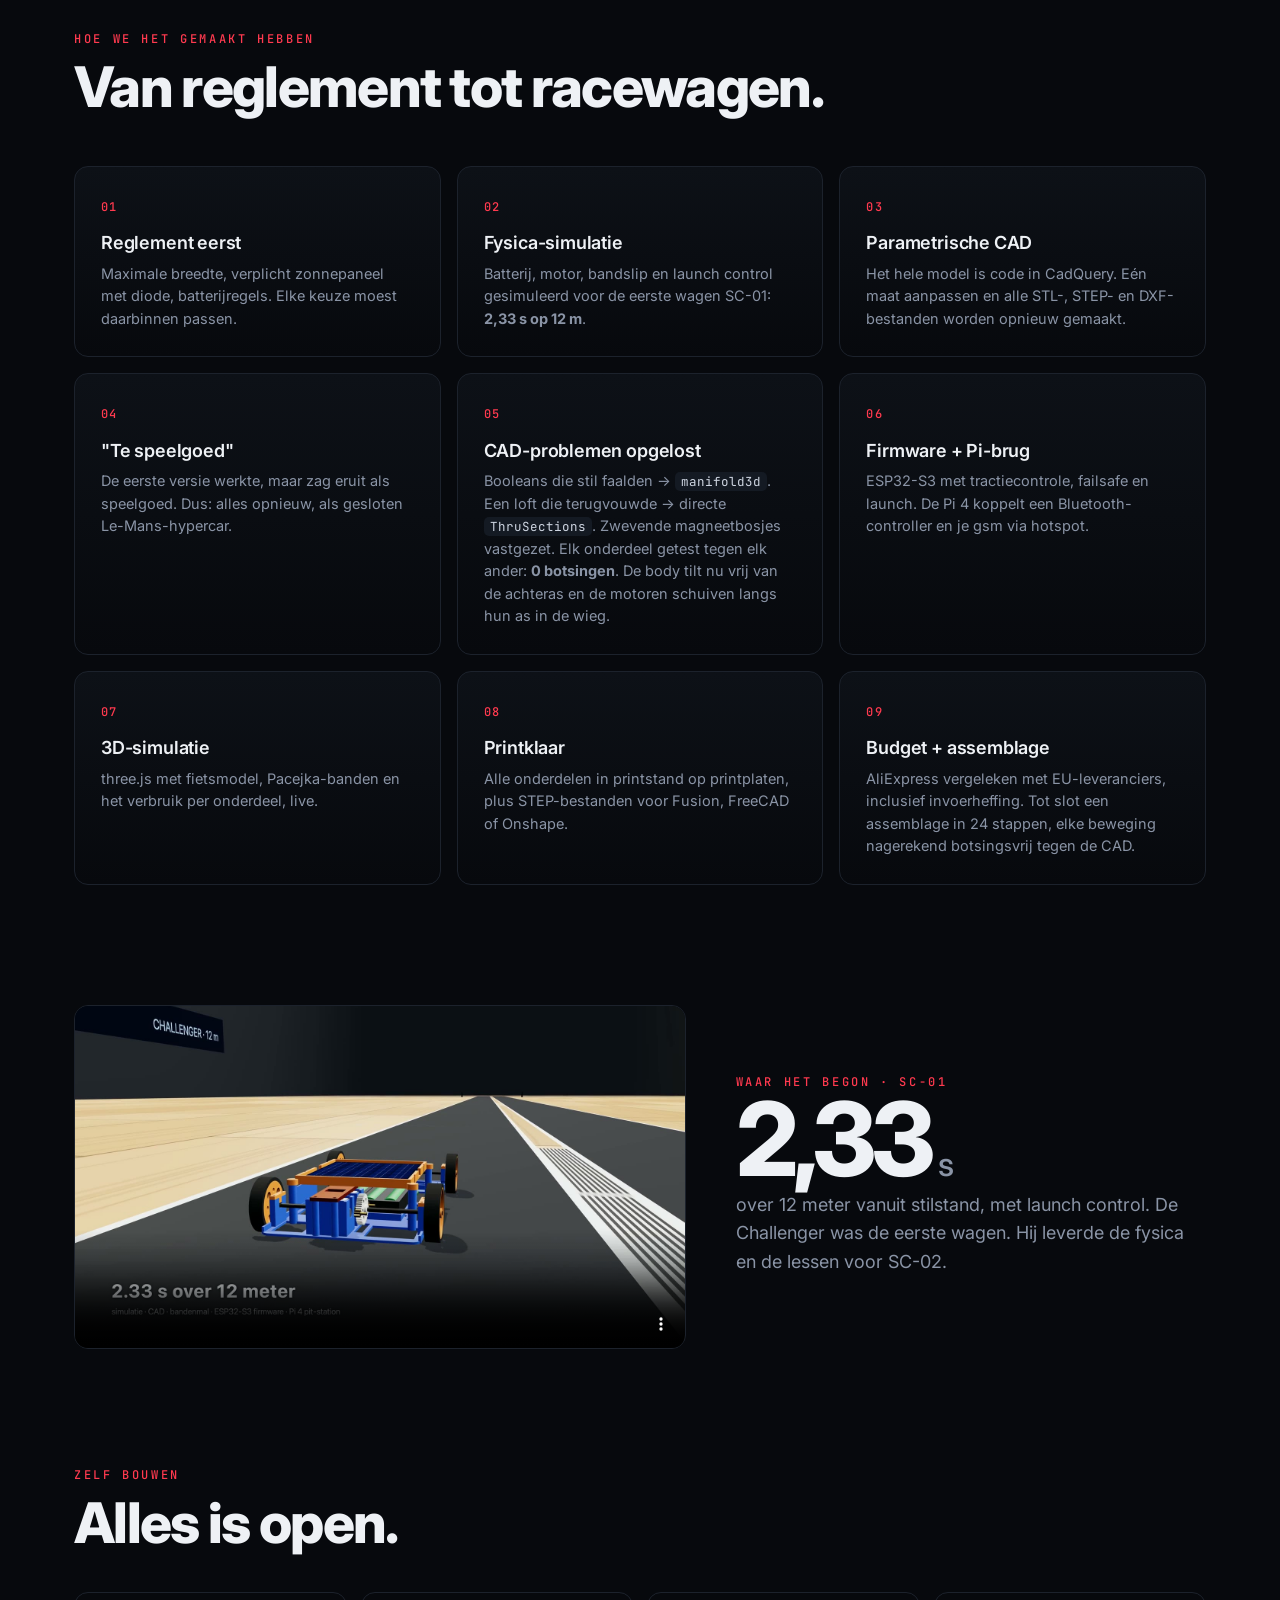
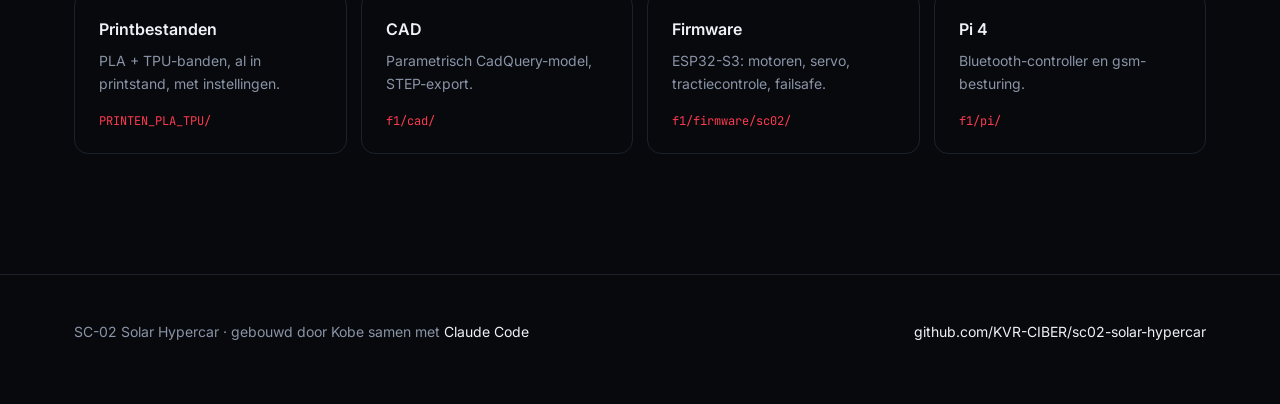
==== commit 73c79d6f: "Sim: stabiel rijden + oneindige rechte lijn - Wielas impliciet geïntegreerd: geen wielslip-trillen m" ====
--- a/site/index.html
+++ b/site/index.html
@@ -245,7 +245,7 @@
         <div class="eyebrow">Speelbaar in je browser</div>
         <h2>Rij zelf.</h2>
         <p>Een fietsmodel voor het sturen, Pacejka-banden voor de grip en het verbruik van elk onderdeel live in beeld. Werkt ook op je gsm.</p>
-        <div class="keys"><span>W A S D</span><span>C · camera</span><span>R · reset</span><span>gamepad</span></div>
+        <div class="keys"><span>W A S D</span><span>spatie · rem</span><span>C · camera</span><span>R · reset</span><span>gamepad</span><span>∞ rechte lijn</span></div>
         <span class="btn red"><svg viewBox="0 0 24 24" fill="currentColor"><path d="M8 5v14l11-7z"/></svg>Start de simulatie</span>
       </div>
     </a>
